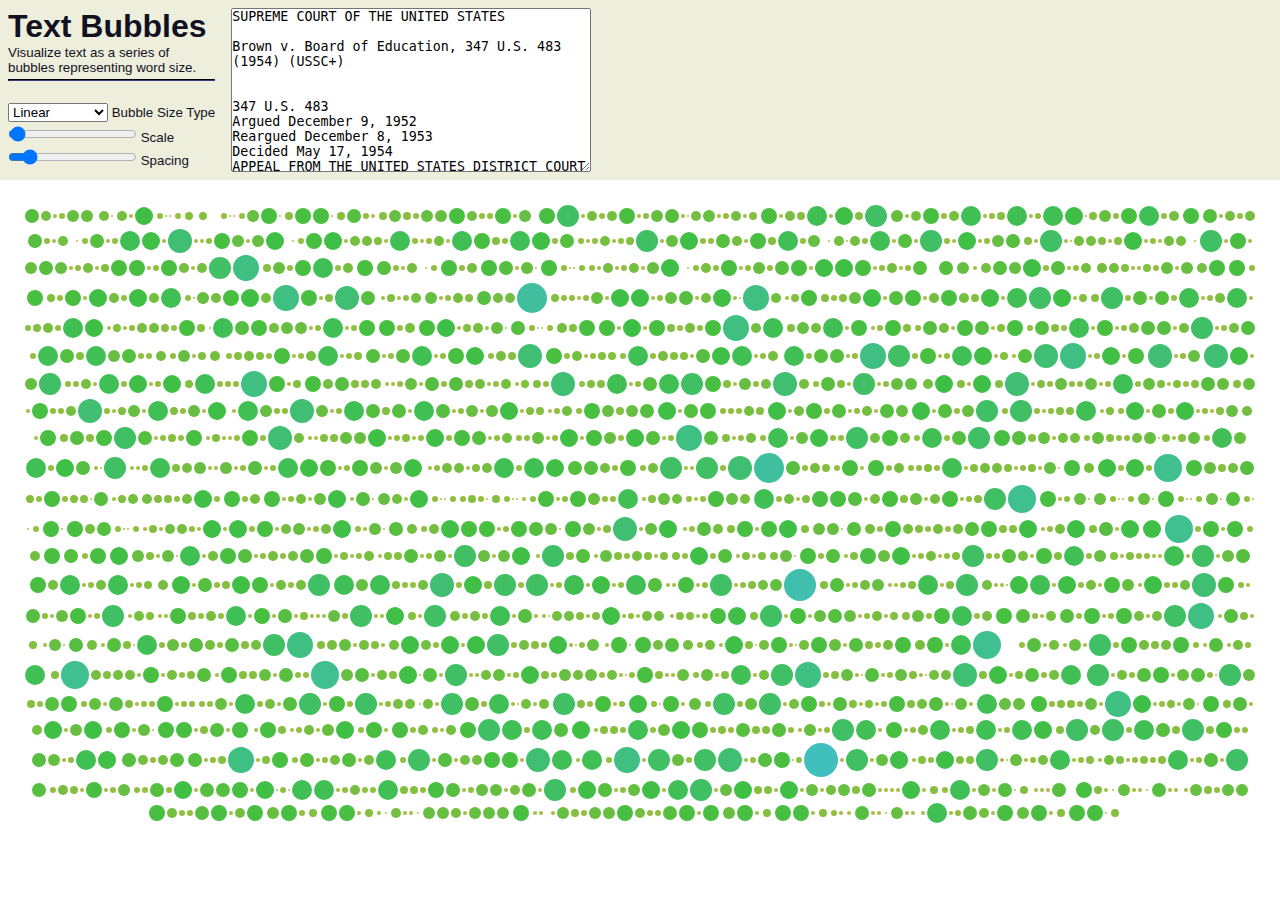
==== TextBubbles2/index.html @ 867b7d60 "Combined page copy" ====
<!DOCTYPE html>

<html xmlns="http://www.w3.org/1999/xhtml">

<head>
	<meta charset="utf-8" />
	<meta name="viewport" content="width=device-width, initial-scale=1">
	
	<title>Text Bubbles</title>

	<link type="text/css" rel="stylesheet" href="css/text-bubbles.css">
	<script type="text/javascript" src="js/jquery-1.11.1.min.js"></script>
	<script type="text/javascript" src="js/text-bubbles.js"></script>
</head>

<body>
	<div class="wrapper-main" data-role="page">
		<div class="wrapper-head">
			<div class="wrapper-head-block">
				<h1>Text Bubbles</h1>
				<p>
					Visualize text as a series of<br />bubbles representing word size.
				</p>
				<hr /><br />
				<p>
					<select id="bubble-type">
						<option value="linear">Linear</option>
						<option value="square">Square</option>
						<option value="area"  >Circular Area</option>
					</select>
					Bubble Size Type
				</p>
				<p><input type="range" id="bubble-set-scale" />&nbsp;Scale</p>
				<p><input type="range" id="bubble-set-spacing" />&nbsp;Spacing</p>
			</div>
			<div class="wrapper-head-block">
				<textarea id="text-bubbles-input" placeholder="Enter text here ...">
SUPREME COURT OF THE UNITED STATES
 
Brown v. Board of Education, 347 U.S. 483 (1954) (USSC+)
 
 
347 U.S. 483
Argued December 9, 1952
Reargued December 8, 1953
Decided May 17, 1954
APPEAL FROM THE UNITED STATES DISTRICT COURT FOR THE DISTRICT OF KANSAS*
 
Syllabus
Segregation of white and Negro children in the public schools of a State solely on the basis of race, pursuant to state laws permitting or requiring such segregation, denies to Negro children the equal protection of the laws guaranteed by the Fourteenth Amendment -- even though the physical facilities and other "tangible" factors of white and Negro schools may be equal.

(a) The history of the Fourteenth Amendment is inconclusive as to its intended effect on public education.

(b) The question presented in these cases must be determined not on the basis of conditions existing when the Fourteenth Amendment was adopted, but in the light of the full development of public education and its present place in American life throughout the Nation.

(c) Where a State has undertaken to provide an opportunity for an education in its public schools, such an opportunity is a right which must be made available to all on equal terms.

(d) Segregation of children in public schools solely on the basis of race deprives children of the minority group of equal educational opportunities, even though the physical facilities and other "tangible" factors may be equal.

(e) The "separate but equal" doctrine adopted in Plessy v. Ferguson, 163 U.S. 537, has no place in the field of public education.

(f) The cases are restored to the docket for further argument on specified questions relating to the forms of the decrees.

 

Opinion

WARREN

MR. CHIEF JUSTICE WARREN delivered the opinion of the Court.

These cases come to us from the States of Kansas, South Carolina, Virginia, and Delaware. They are premised on different facts and different local conditions, but a common legal question justifies their consideration together in this consolidated opinion.

In each of the cases, minors of the Negro race, through their legal representatives, seek the aid of the courts in obtaining admission to the public schools of their community on a nonsegregated basis. In each instance, they had been denied admission to schools attended by white children under laws requiring or permitting segregation according to race. This segregation was alleged to deprive the plaintiffs of the equal protection of the laws under the Fourteenth Amendment. In each of the cases other than the Delaware case, a three-judge federal district court denied relief to the plaintiffs on the so-called "separate but equal" doctrine announced by this Court in Plessy v. Fergson, 163 U.S. 537. Under that doctrine, equality of treatment is accorded when the races are provided substantially equal facilities, even though these facilities be separate. In the Delaware case, the Supreme Court of Delaware adhered to that doctrine, but ordered that the plaintiffs be admitted to the white schools because of their superiority to the Negro schools.

The plaintiffs contend that segregated public schools are not "equal" and cannot be made "equal," and that hence they are deprived of the equal protection of the laws. Because of the obvious importance of the question presented, the Court took jurisdiction. Argument was heard in the 1952 Term, and reargument was heard this Term on certain questions propounded by the Court.

Reargument was largely devoted to the circumstances surrounding the adoption of the Fourteenth Amendment in 1868. It covered exhaustively consideration of the Amendment in Congress, ratification by the states, then-existing practices in racial segregation, and the views of proponents and opponents of the Amendment. This discussion and our own investigation convince us that, although these sources cast some light, it is not enough to resolve the problem with which we are faced. At best, they are inconclusive. The most avid proponents of the post-War Amendments undoubtedly intended them to remove all legal distinctions among "all persons born or naturalized in the United States." Their opponents, just as certainly, were antagonistic to both the letter and the spirit of the Amendments and wished them to have the most limited effect. What others in Congress and the state legislatures had in mind cannot be determined with any degree of certainty.

An additional reason for the inconclusive nature of the Amendment's history with respect to segregated schools is the status of public education at that time. In the South, the movement toward free common schools, supported by general taxation, had not yet taken hold. Education of white children was largely in the hands of private groups. Education of Negroes was almost nonexistent, and practically all of the race were illiterate. In fact, any education of Negroes was forbidden by law in some states. Today, in contrast, many Negroes have achieved outstanding success in the arts and sciences, as well as in the business and professional world. It is true that public school education at the time of the Amendment had advanced further in the North, but the effect of the Amendment on Northern States was generally ignored in the congressional debates. Even in the North, the conditions of public education did not approximate those existing today. The curriculum was usually rudimentary; ungraded schools were common in rural areas; the school term was but three months a year in many states, and compulsory school attendance was virtually unknown. As a consequence, it is not surprising that there should be so little in the history of the Fourteenth Amendment relating to its intended effect on public education.

In the first cases in this Court construing the Fourteenth Amendment, decided shortly after its adoption, the Court interpreted it as proscribing all state-imposed discriminations against the Negro race. The doctrine of "separate but equal" did not make its appearance in this Court until 1896 in the case of Plessy v. Ferguson, supra, involving not education but transportation. American courts have since labored with the doctrine for over half a century. In this Court, there have been six cases involving the "separate but equal" doctrine in the field of public education. In Cumming v. County Board of Education, 175 U.S. 528, and Gong Lum v. Rice, 275 U.S. 78, the validity of the doctrine itself was not challenged. In more recent cases, all on the graduate school level, inequality was found in that specific benefits enjoyed by white students were denied to Negro students of the same educational qualifications. Missouri ex rel. Gaines v. Canada, 305 U.S. 337; Sipuel v. Oklahoma, 332 U.S. 631; Sweatt v. Painter, 339 U.S. 629; McLaurin v. Oklahoma State Regents, 339 U.S. 637. In none of these cases was it necessary to reexamine the doctrine to grant relief to the Negro plaintiff. And in Sweatt v. Painter, supra, the Court expressly reserved decision on the question whether Plessy v. Ferguson should be held inapplicable to public education.

In the instant cases, that question is directly presented. Here, unlike Sweatt v. Painter, there are findings below that the Negro and white schools involved have been equalized, or are being equalized, with respect to buildings, curricula, qualifications and salaries of teachers, and other "tangible" factors. Our decision, therefore, cannot turn on merely a comparison of these tangible factors in the Negro and white schools involved in each of the cases. We must look instead to the effect of segregation itself on public education.

In approaching this problem, we cannot turn the clock back to 1868, when the Amendment was adopted, or even to 1896, when Plessy v. Ferguson was written. We must consider public education in the light of its full development and its present place in American life throughout the Nation. Only in this way can it be determined if segregation in public schools deprives these plaintiffs of the equal protection of the laws.

Today, education is perhaps the most important function of state and local governments. Compulsory school attendance laws and the great expenditures for education both demonstrate our recognition of the importance of education to our democratic society. It is required in the performance of our most basic public responsibilities, even service in the armed forces. It is the very foundation of good citizenship. Today it is a principal instrument in awakening the child to cultural values, in preparing him for later professional training, and in helping him to adjust normally to his environment. In these days, it is doubtful that any child may reasonably be expected to succeed in life if he is denied the opportunity of an education. Such an opportunity, where the state has undertaken to provide it, is a right which must be made available to all on equal terms.

We come then to the question presented: Does segregation of children in public schools solely on the basis of race, even though the physical facilities and other "tangible" factors may be equal, deprive the children of the minority group of equal educational opportunities? We believe that it does.

In Sweatt v. Painter, supra, in finding that a segregated law school for Negroes could not provide them equal educational opportunities, this Court relied in large part on "those qualities which are incapable of objective measurement but which make for greatness in a law school." In McLaurin v. Oklahoma State Regents, supra, the Court, in requiring that a Negro admitted to a white graduate school be treated like all other students, again resorted to intangible considerations: ". . . his ability to study, to engage in discussions and exchange views with other students, and, in general, to learn his profession." Such considerations apply with added force to children in grade and high schools. To separate them from others of similar age and qualifications solely because of their race generates a feeling of inferiority as to their status in the community that may affect their hearts and minds in a way unlikely ever to be undone. The effect of this separation on their educational opportunities was well stated by a finding in the Kansas case by a court which nevertheless felt compelled to rule against the Negro plaintiffs:

Segregation of white and colored children in public schools has a detrimental effect upon the colored children. The impact is greater when it has the sanction of the law, for the policy of separating the races is usually interpreted as denoting the inferiority of the negro group. A sense of inferiority affects the motivation of a child to learn. Segregation with the sanction of law, therefore, has a tendency to [retard] the educational and mental development of negro children and to deprive them of some of the benefits they would receive in a racial[ly] integrated school system.

Whatever may have been the extent of psychological knowledge at the time of Plessy v. Ferguson, this finding is amply supported by modern authority. Any language in Plessy v. Ferguson contrary to this finding is rejected.

We conclude that, in the field of public education, the doctrine of "separate but equal" has no place. Separate educational facilities are inherently unequal. Therefore, we hold that the plaintiffs and others similarly situated for whom the actions have been brought are, by reason of the segregation complained of, deprived of the equal protection of the laws guaranteed by the Fourteenth Amendment. This disposition makes unnecessary any discussion whether such segregation also violates the Due Process Clause of the Fourteenth Amendment.

Because these are class actions, because of the wide applicability of this decision, and because of the great variety of local conditions, the formulation of decrees in these cases presents problems of considerable complexity. On reargument, the consideration of appropriate relief was necessarily subordinated to the primary question -- the constitutionality of segregation in public education. We have now announced that such segregation is a denial of the equal protection of the laws. In order that we may have the full assistance of the parties in formulating decrees, the cases will be restored to the docket, and the parties are requested to present further argument on Questions 4 and 5 previously propounded by the Court for the reargument this Term The Attorney General of the United States is again invited to participate. The Attorneys General of the states requiring or permitting segregation in public education will also be permitted to appear as amici curiae upon request to do so by September 15, 1954, and submission of briefs by October 1, 1954.

It is so ordered.

* Together with No. 2, Briggs et al. v. Elliott et al., on appeal from the United States District Court for the Eastern District of South Carolina, argued December 9-10, 1952, reargued December 7-8, 1953; No. 4, Davis et al. v. County School Board of Prince Edward County, Virginia, et al. , on appeal from the United States District Court for the Eastern District of Virginia, argued December 10, 1952, reargued December 7-8, 1953, and No. 10, Gebhart et al. v. Belton et al., on certiorari to the Supreme Court of Delaware, argued December 11, 1952, reargued December 9, 1953.
				</textarea>
			</div>
		</div>
		<div class="wrapper-body">
			<div class="wrapper-text" id="text-bubbles-output"></div>
		</div>
	</div>
</body>

</html>
---- TextBubbles2/css/text-bubbles.css ----
/**
 * Text Bubbles
 */

/* //// Main //// */

* {
	margin  : 0;
	padding : 0;
	box-sizing         : border-box;
	-moz-box-sizing    : border-box;
	-webkit-box-sizing : border-box;
}

html,
body,
.wrapper-main {
	width    : 100%;
	height   : 100%;
	overflow : hidden;
	background-color : #eed;
}

.wrapper-main {
	padding-top : 180px;
}

/* Head */

.wrapper-head {
	height     : 180px;
	margin-top : -180px;
	color      : #112;
}

.wrapper-head-block {
	width   : auto;
	height  : 100%;
	float   : left;
	display : inline-block;
	padding : 8px;
}

.wrapper-head-block > textarea {
	min-width : 360px;
	height    : 100%;
}

/* Body */

.wrapper-body,
.wrapper-text {
	width    : 100%;
	height   : 100%;
}

.wrapper-body {
	overflow         : auto;
	background-color : #fff;
	padding-bottom   : 200px;
}

div.wrapper-text {
	padding  : 24px;
	position : relative;
	display   : flex;
	flex-wrap : wrap;
	flex      : 1;
	justify-content : center;
	align-items : center;
}

/* //// Styling //// */

.wrapper-head-block > p,
.wrapper-head-block > hr {
	margin-bottom : 4px;
	font-size     : 10pt;
	border-color  : #112;
}

.wrapper-head-block > h1,
.wrapper-head-block > p {
	font-family : Verdana, Geneva, sans-serif;
}

/* //// Bubbles //// */

.word-bubble {
	position      : relative;
	background    : lightgray;
	border-radius : 50%;
	margin  : 1px;
	float   : left;
	display : inline-block;
	box-shadow : inset 200px 200px rgba(0,0,0,0);
	transition : box-shadow .2s;
}

.word-bubble:hover {
	border  : 1.5px solid #888;
	z-index : 100;
	box-shadow : inset 200px 200px rgba(0,0,0,.4);
}

/* css tooltips */
.word-bubble:hover:before {
	display  : inline-block;
	position : absolute;
	top      : 15px;
	background : rgba(0, 0, 0, 0.8);
	border-radius : 3px;
	color : whitesmoke;
	font  : 12px/22px sans-serif;
	font-size : smaller;
	padding : 0 10px;
	content : attr(title);
}
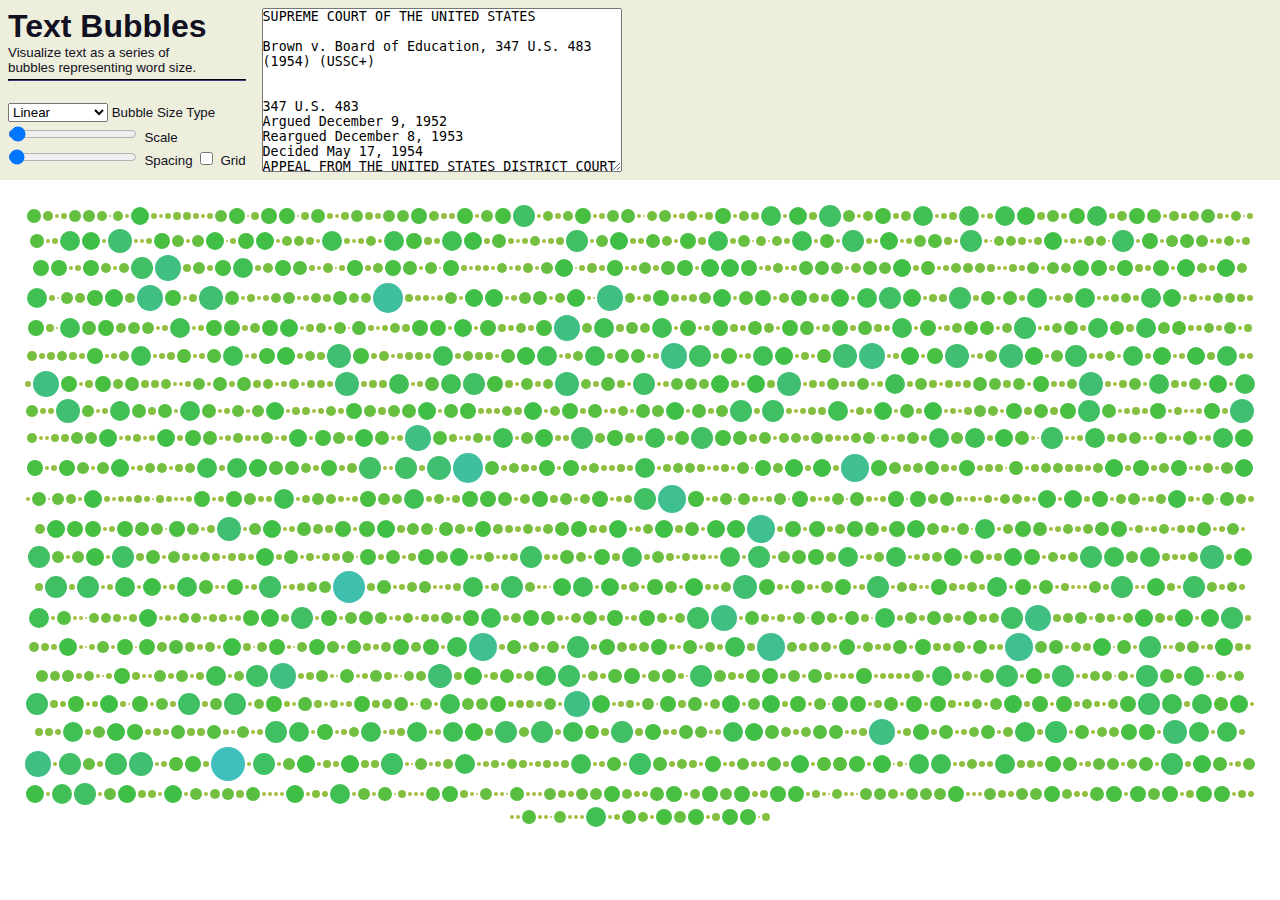
==== commit dc4f6a97: "New options for bubble spacing" ====
--- a/TextBubbles2/index.html
+++ b/TextBubbles2/index.html
@@ -30,8 +30,16 @@
 					</select>
 					Bubble Size Type
 				</p>
-				<p><input type="range" id="bubble-set-scale" />&nbsp;Scale</p>
-				<p><input type="range" id="bubble-set-spacing" />&nbsp;Spacing</p>
+				<p>
+					<input type="range" id="bubble-set-scale" />
+					&nbsp;Scale
+				</p>
+				<p>
+					<input type="range" id="bubble-set-spacing" />
+					&nbsp;Spacing&nbsp;
+					<input type="checkbox" id="bubble-set-gridded" />
+					&nbsp;Grid
+				</p>
 			</div>
 			<div class="wrapper-head-block">
 				<textarea id="text-bubbles-input" placeholder="Enter text here ...">
--- a/TextBubbles2/css/text-bubbles.css
+++ b/TextBubbles2/css/text-bubbles.css
@@ -101,6 +101,8 @@
 	border  : 1.5px solid #888;
 	z-index : 100;
 	box-shadow : inset 200px 200px rgba(0,0,0,.4);
+	display  : inline;
+	position : relative;
 }
 
 /* css tooltips */
@@ -114,5 +116,6 @@
 	font  : 12px/22px sans-serif;
 	font-size : smaller;
 	padding : 0 10px;
-	content : attr(title);
+	content : attr(data-title);
+	white-space : nowrap;
 }
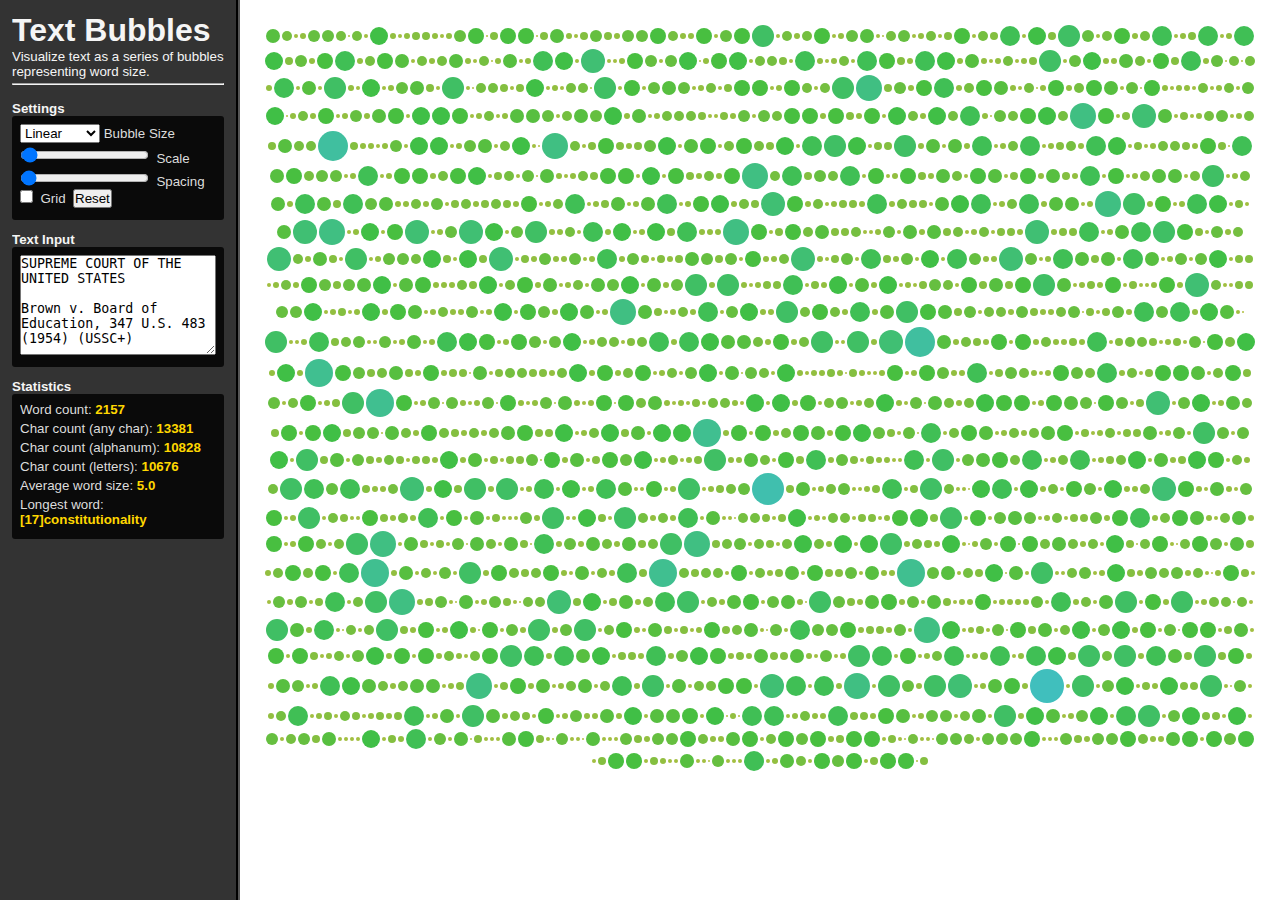
==== commit 81d2ae65: "Major redesign" ====
--- a/TextBubbles2/index.html
+++ b/TextBubbles2/index.html
@@ -16,33 +16,41 @@
 <body>
 	<div class="wrapper-main" data-role="page">
 		<div class="wrapper-head">
-			<div class="wrapper-head-block">
+			<div class="wrapper-head-title">
 				<h1>Text Bubbles</h1>
 				<p>
-					Visualize text as a series of<br />bubbles representing word size.
+					Visualize text as a series of bubbles representing word size.
 				</p>
-				<hr /><br />
-				<p>
-					<select id="bubble-type">
-						<option value="linear">Linear</option>
-						<option value="square">Square</option>
-						<option value="area"  >Circular Area</option>
-					</select>
-					Bubble Size Type
-				</p>
-				<p>
-					<input type="range" id="bubble-set-scale" />
-					&nbsp;Scale
-				</p>
-				<p>
-					<input type="range" id="bubble-set-spacing" />
-					&nbsp;Spacing&nbsp;
-					<input type="checkbox" id="bubble-set-gridded" />
-					&nbsp;Grid
-				</p>
+				<hr />
 			</div>
-			<div class="wrapper-head-block">
-				<textarea id="text-bubbles-input" placeholder="Enter text here ...">
+			<div class="wrapper-head-block" onclick="this.classList.toggle('open')">
+				<h2>Settings</h2>
+				<div class="wrapper-head-hidable">
+					<p>
+						<select id="text-bubbles-set-type">
+							<option value="linear">Linear</option>
+							<option value="quadratic">Quadratic</option>
+							<option value="cubic"  >Cubic</option>
+						</select>
+						Bubble Size
+					</p>
+					<p>
+						<input type="range" id="text-bubbles-set-scale" />
+						&nbsp;Scale
+					</p>
+					<p>
+						<input type="range" id="text-bubbles-set-spacing" />
+						&nbsp;Spacing&nbsp;
+						<input type="checkbox" id="text-bubbles-set-gridded" />
+						&nbsp;Grid&nbsp;
+						<input type="button" id="text-bubbles-set-reset" value="Reset" />
+					</p>
+				</div>
+			</div>
+			<div class="wrapper-head-block open" onclick="this.classList.toggle('open')">
+				<h2>Text Input</h2>
+				<div class="wrapper-head-hidable">
+					<textarea id="text-bubbles-input" placeholder="Enter text here ...">
 SUPREME COURT OF THE UNITED STATES
  
 Brown v. Board of Education, 347 U.S. 483 (1954) (USSC+)
@@ -110,7 +118,37 @@
 It is so ordered.
 
 * Together with No. 2, Briggs et al. v. Elliott et al., on appeal from the United States District Court for the Eastern District of South Carolina, argued December 9-10, 1952, reargued December 7-8, 1953; No. 4, Davis et al. v. County School Board of Prince Edward County, Virginia, et al. , on appeal from the United States District Court for the Eastern District of Virginia, argued December 10, 1952, reargued December 7-8, 1953, and No. 10, Gebhart et al. v. Belton et al., on certiorari to the Supreme Court of Delaware, argued December 11, 1952, reargued December 9, 1953.
-				</textarea>
+					</textarea>
+				</div>
+			</div>
+			<div class="wrapper-head-block" onclick="this.classList.toggle('open')">
+				<h2>Statistics</h2>
+				<div class="wrapper-head-hidable">
+					<p>
+						Word count:
+						<span class="text-bubbles-stat" id="text-bubbles-stat-words"></span>
+					</p>
+					<p>
+						Char count (any char):
+						<span class="text-bubbles-stat" id="text-bubbles-stat-chars"></span>
+					</p>
+					<p>
+						Char count (alphanum):
+						<span class="text-bubbles-stat" id="text-bubbles-stat-alphnums"></span>
+					</p>
+					<p>
+						Char count (letters):
+						<span class="text-bubbles-stat" id="text-bubbles-stat-letters"></span>
+					</p>
+					<p>
+						Average word size:
+						<span class="text-bubbles-stat" id="text-bubbles-stat-avglen"></span>
+					</p>
+					<p>
+						Longest word:
+						<span class="text-bubbles-stat" id="text-bubbles-stat-longest"></span>
+					</p>
+				</div>
 			</div>
 		</div>
 		<div class="wrapper-body">
--- a/TextBubbles2/css/text-bubbles.css
+++ b/TextBubbles2/css/text-bubbles.css
@@ -2,11 +2,12 @@
  * Text Bubbles
  */
 
-/* //// Main //// */
+/* //// Basic Structure //// */
 
 * {
-	margin  : 0;
-	padding : 0;
+	margin   : 0;
+	padding  : 0;
+	overflow : hidden;
 	box-sizing         : border-box;
 	-moz-box-sizing    : border-box;
 	-webkit-box-sizing : border-box;
@@ -17,71 +18,161 @@
 .wrapper-main {
 	width    : 100%;
 	height   : 100%;
-	overflow : hidden;
-	background-color : #eed;
-}
-
-.wrapper-main {
-	padding-top : 180px;
+}
+
+.wrapper-head,
+.wrapper-body,
+.wrapper-head-title,
+.wrapper-head-block {
+	float  : left;
 }
 
 /* Head */
 
 .wrapper-head {
-	height     : 180px;
-	margin-top : -180px;
-	color      : #112;
-}
-
+	background-color    : #333;
+	border              : 0 groove #555;
+	border-right-width  : 4px;
+	border-bottom-width : 0;
+	color   : whitesmoke;
+	padding : 6px;
+}
+
+.wrapper-head-title,
+.wrapper-head-block,
+.wrapper-head-hidable {
+	width   : 100%;
+	height  : auto;
+}
+
+.wrapper-head-title,
 .wrapper-head-block {
-	width   : auto;
-	height  : 100%;
-	float   : left;
-	display : inline-block;
-	padding : 8px;
-}
-
-.wrapper-head-block > textarea {
-	min-width : 360px;
-	height    : 100%;
+	padding : 6px;
+}
+
+.wrapper-head-title {
+	background-color   : #333;
+}
+
+.wrapper-head-hidable {
+	background    : rgba(0, 0, 0, 0.8);
+	border-radius : 3px;
+	color         : gainsboro;
+	padding       : 8px;
+}
+
+.wrapper-head textarea {
+	max-width : 100%;
+	width     : 100%;
+	height    : 100px;
 }
 
 /* Body */
 
-.wrapper-body,
+.wrapper-body {
+	width  : 100%;
+	height : 100%;
+	overflow         : auto;
+	background-color : white;
+}
+
 .wrapper-text {
-	width    : 100%;
-	height   : 100%;
-}
-
-.wrapper-body {
-	overflow         : auto;
-	background-color : #fff;
-	padding-bottom   : 200px;
-}
-
-div.wrapper-text {
-	padding  : 24px;
-	position : relative;
+	width     : 100%;
+	padding   : 24px;
 	display   : flex;
 	flex-wrap : wrap;
 	flex      : 1;
 	justify-content : center;
-	align-items : center;
+	align-items     : center;
+}
+
+/* //// Screen Sizes //// */
+
+/* Desktop (default) */
+
+.wrapper-main {
+	padding-top  : 0;
+	padding-left : 240px;
+}
+
+.wrapper-head {
+	width       : 240px;
+	height      : 100%;
+	margin-top  : 0;
+	margin-left : -240px;
+}
+
+/* Mobile */
+
+@media screen and (max-width : 600px) and (orientation : portrait) {
+
+	.wrapper-main {
+		padding-top  : 240px;
+		padding-left : 0;
+	}
+
+	.wrapper-head {
+		width       : 100%;
+		height      : 240px;
+		margin-top  : -240px;
+		margin-left : 0;
+		padding-top : 72px;
+		overflow    : auto;
+		border-right-width  : 0;
+		border-bottom-width : 4px;
+	}
+
+	.wrapper-head-title {
+		position : fixed;
+		height   : 72px;
+		margin   : -72px -6px 0 -6px;
+	}
+
+	/*.wrapper-head-block > h2:hover {
+		color : gold;
+	}
+
+	.wrapper-head-hidable {
+		display : none;
+	}
+
+	.wrapper-head-block.open > .wrapper-head-hidable {
+		display : block;
+	}
+
+	.wrapper-head textarea {
+		max-height : 80px;
+		height     : 80px;
+	}*/
+
 }
 
 /* //// Styling //// */
 
-.wrapper-head-block > p,
-.wrapper-head-block > hr {
+.wrapper-head h1,
+.wrapper-head h2,
+.wrapper-head p {
+	font-family : sans-serif;
+}
+
+.wrapper-head h1 {
+	font-size : 24pt;
+}
+
+.wrapper-head h2 {
+	font-size : 10pt;
+}
+
+.wrapper-head p,
+.wrapper-head hr {
 	margin-bottom : 4px;
 	font-size     : 10pt;
-	border-color  : #112;
-}
-
-.wrapper-head-block > h1,
-.wrapper-head-block > p {
-	font-family : Verdana, Geneva, sans-serif;
+	border-color  : whitesmoke ;
+}
+
+.text-bubbles-stat {
+	color       : gold;
+	font-weight : bold;
 }
 
 /* //// Bubbles //// */
@@ -93,29 +184,31 @@
 	margin  : 1px;
 	float   : left;
 	display : inline-block;
+	overflow   : visible;
 	box-shadow : inset 200px 200px rgba(0,0,0,0);
 	transition : box-shadow .2s;
 }
 
 .word-bubble:hover {
-	border  : 1.5px solid #888;
+	border  : 2px solid dimgray;
 	z-index : 100;
 	box-shadow : inset 200px 200px rgba(0,0,0,.4);
 	display  : inline;
 	position : relative;
 }
 
-/* css tooltips */
-.word-bubble:hover:before {
+/* CSS Tooltips */
+
+.word-bubble:hover::before {
 	display  : inline-block;
 	position : absolute;
 	top      : 15px;
-	background : rgba(0, 0, 0, 0.8);
+	background    : rgba(0, 0, 0, 0.8);
 	border-radius : 3px;
-	color : whitesmoke;
-	font  : 12px/22px sans-serif;
+	color     : whitesmoke;
+	font      : 12px/22px sans-serif;
 	font-size : smaller;
-	padding : 0 10px;
-	content : attr(data-title);
+	padding   : 0 10px;
+	content   : attr(data-title);
 	white-space : nowrap;
 }
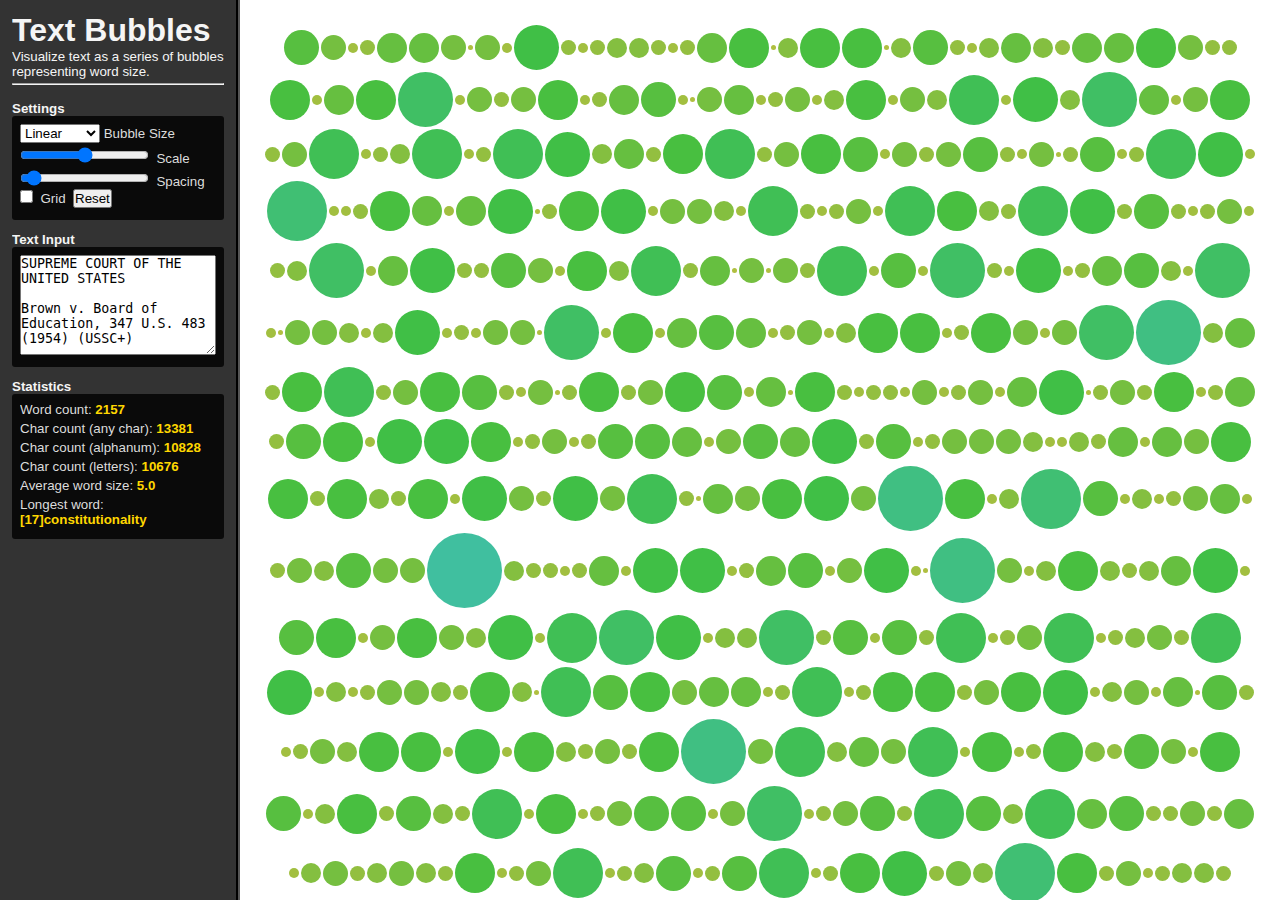
==== commit 36b29dcc: "url data" ====
--- a/TextBubbles2/index.html
+++ b/TextBubbles2/index.html
@@ -4,11 +4,29 @@
 
 <head>
 	<meta charset="utf-8" />
-	<meta name="viewport" content="width=device-width, initial-scale=1">
-	
+	<meta name="viewport"    content="width=device-width, initial-scale=1" />
+	<meta name="description" content="A web app for visualizing a body text as a series of circles representing word size." />
+	<meta name="author"      content="Ken Sugiura" />
+
+	<!--
+
+	Text Bubbles
+
+		Visualize text as a series of
+		bubbles representing word size.
+
+	Contributors:
+		Ken Sugiura, reddit.com/u/krikienoid
+		reddit.com/u/qi1
+		reddit.com/u/kylemit
+
+	MIT License 2014
+
+	-->
+
 	<title>Text Bubbles</title>
 
-	<link type="text/css" rel="stylesheet" href="css/text-bubbles.css">
+	<link   type="text/css" rel="stylesheet" href="css/text-bubbles.css" />
 	<script type="text/javascript" src="js/jquery-1.11.1.min.js"></script>
 	<script type="text/javascript" src="js/text-bubbles.js"></script>
 </head>
@@ -154,8 +172,8 @@
 		<div class="wrapper-body">
 			<div class="wrapper-text" id="text-bubbles-output"></div>
 		</div>
+		<!--<input type="button" id="text-bubbles-get-url" value="Generate Link" />-->
 	</div>
 </body>
 
 </html>
-
--- a/TextBubbles2/css/text-bubbles.css
+++ b/TextBubbles2/css/text-bubbles.css
@@ -1,5 +1,17 @@
 /**
  * Text Bubbles
+ *
+ * Visualize text as a series of
+ * bubbles representing word size.
+ *
+ *
+ * Contributors:
+ *
+ * Ken Sugiura, reddit.com/u/krikienoid
+ * reddit.com/u/qi1
+ * reddit.com/u/kylemit
+ *
+ * MIT License 2014
  */
 
 /* //// Basic Structure //// */
@@ -16,15 +28,15 @@
 html,
 body,
 .wrapper-main {
-	width    : 100%;
-	height   : 100%;
+	width  : 100%;
+	height : 100%;
 }
 
 .wrapper-head,
 .wrapper-body,
 .wrapper-head-title,
 .wrapper-head-block {
-	float  : left;
+	float : left;
 }
 
 /* Head */
@@ -51,7 +63,8 @@
 }
 
 .wrapper-head-title {
-	background-color   : #333;
+	background-color : #333;
+	border           : 0 groove #555;
 }
 
 .wrapper-head-hidable {
@@ -65,6 +78,7 @@
 	max-width : 100%;
 	width     : 100%;
 	height    : 100px;
+	overflow  : auto;
 }
 
 /* Body */
@@ -126,24 +140,8 @@
 		position : fixed;
 		height   : 72px;
 		margin   : -72px -6px 0 -6px;
+		border-bottom-width : 4px;
 	}
-
-	/*.wrapper-head-block > h2:hover {
-		color : gold;
-	}
-
-	.wrapper-head-hidable {
-		display : none;
-	}
-
-	.wrapper-head-block.open > .wrapper-head-hidable {
-		display : block;
-	}
-
-	.wrapper-head textarea {
-		max-height : 80px;
-		height     : 80px;
-	}*/
 
 }
 
@@ -173,6 +171,23 @@
 .text-bubbles-stat {
 	color       : gold;
 	font-weight : bold;
+}
+
+#text-bubbles-get-url {
+	position : absolute;
+	right    : 10px;
+	bottom   : 10px;
+	background-color : #333;
+	border        : 2px solid #555;
+	border-radius : 3px;
+	color         : gainsboro;
+	padding       : 8px;
+}
+
+#text-bubbles-get-url:hover {
+	border-color : white;
+	color        : white;
+	transition   : .2s;
 }
 
 /* //// Bubbles //// */
@@ -190,7 +205,6 @@
 }
 
 .word-bubble:hover {
-	border  : 2px solid dimgray;
 	z-index : 100;
 	box-shadow : inset 200px 200px rgba(0,0,0,.4);
 	display  : inline;
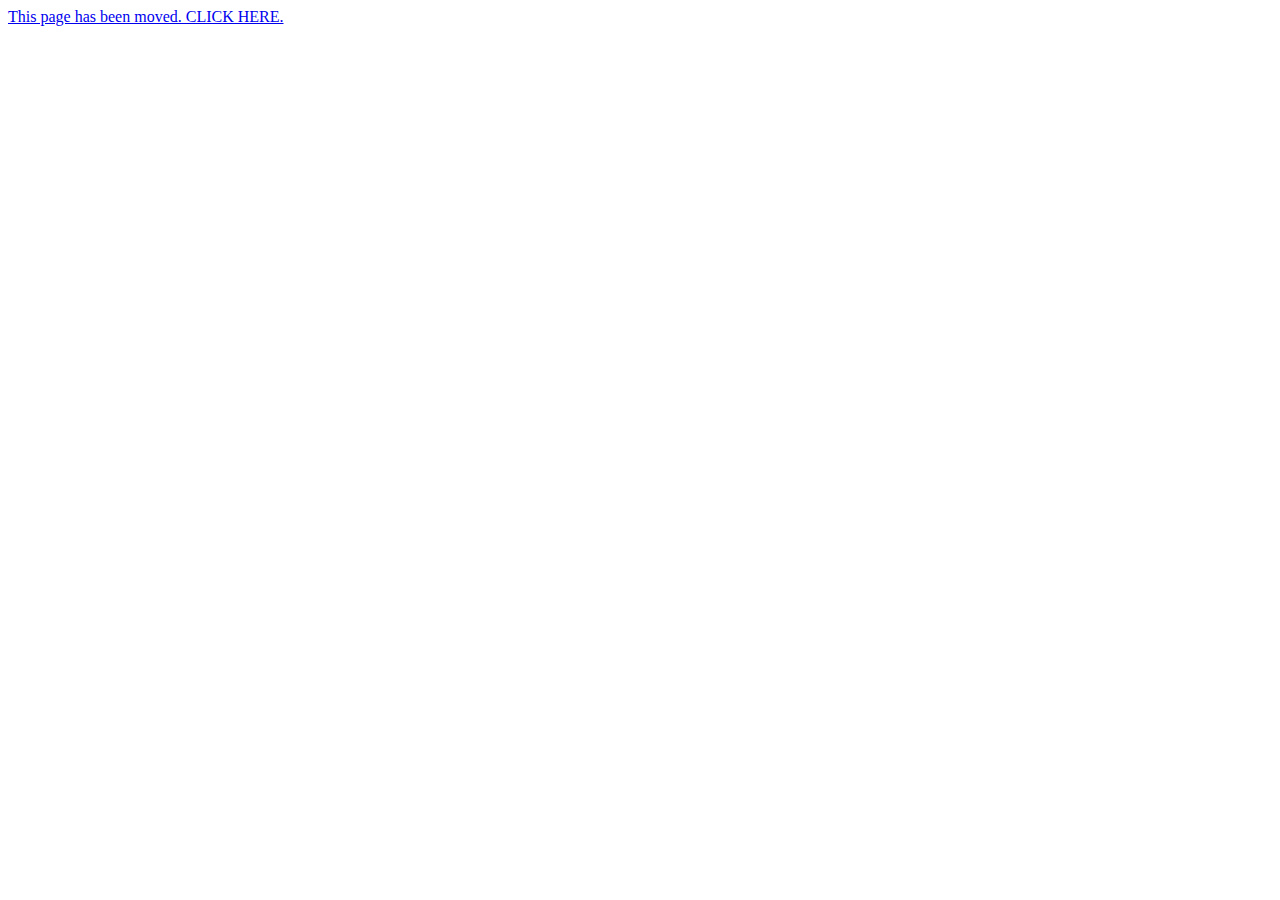
==== commit 8aeb9c7c: "updated links to new demo page" ====
--- a/TextBubbles2/index.html
+++ b/TextBubbles2/index.html
@@ -3,177 +3,11 @@
 <html xmlns="http://www.w3.org/1999/xhtml">
 
 <head>
-	<meta charset="utf-8" />
-	<meta name="viewport"    content="width=device-width, initial-scale=1" />
-	<meta name="description" content="A web app for visualizing a body text as a series of circles representing word size." />
-	<meta name="author"      content="Ken Sugiura" />
-
-	<!--
-
-	Text Bubbles
-
-		Visualize text as a series of
-		bubbles representing word size.
-
-	Contributors:
-		Ken Sugiura, reddit.com/u/krikienoid
-		reddit.com/u/qi1
-		reddit.com/u/kylemit
-
-	MIT License 2014
-
-	-->
-
 	<title>Text Bubbles</title>
-
-	<link   type="text/css" rel="stylesheet" href="css/text-bubbles.css" />
-	<script type="text/javascript" src="js/jquery-1.11.1.min.js"></script>
-	<script type="text/javascript" src="js/text-bubbles.js"></script>
 </head>
 
 <body>
-	<div class="wrapper-main" data-role="page">
-		<div class="wrapper-head">
-			<div class="wrapper-head-title">
-				<h1>Text Bubbles</h1>
-				<p>
-					Visualize text as a series of bubbles representing word size.
-				</p>
-				<hr />
-			</div>
-			<div class="wrapper-head-block" onclick="this.classList.toggle('open')">
-				<h2>Settings</h2>
-				<div class="wrapper-head-hidable">
-					<p>
-						<select id="text-bubbles-set-type">
-							<option value="linear">Linear</option>
-							<option value="quadratic">Quadratic</option>
-							<option value="cubic"  >Cubic</option>
-						</select>
-						Bubble Size
-					</p>
-					<p>
-						<input type="range" id="text-bubbles-set-scale" />
-						&nbsp;Scale
-					</p>
-					<p>
-						<input type="range" id="text-bubbles-set-spacing" />
-						&nbsp;Spacing&nbsp;
-						<input type="checkbox" id="text-bubbles-set-gridded" />
-						&nbsp;Grid&nbsp;
-						<input type="button" id="text-bubbles-set-reset" value="Reset" />
-					</p>
-				</div>
-			</div>
-			<div class="wrapper-head-block open" onclick="this.classList.toggle('open')">
-				<h2>Text Input</h2>
-				<div class="wrapper-head-hidable">
-					<textarea id="text-bubbles-input" placeholder="Enter text here ...">
-SUPREME COURT OF THE UNITED STATES
- 
-Brown v. Board of Education, 347 U.S. 483 (1954) (USSC+)
- 
- 
-347 U.S. 483
-Argued December 9, 1952
-Reargued December 8, 1953
-Decided May 17, 1954
-APPEAL FROM THE UNITED STATES DISTRICT COURT FOR THE DISTRICT OF KANSAS*
- 
-Syllabus
-Segregation of white and Negro children in the public schools of a State solely on the basis of race, pursuant to state laws permitting or requiring such segregation, denies to Negro children the equal protection of the laws guaranteed by the Fourteenth Amendment -- even though the physical facilities and other "tangible" factors of white and Negro schools may be equal.
-
-(a) The history of the Fourteenth Amendment is inconclusive as to its intended effect on public education.
-
-(b) The question presented in these cases must be determined not on the basis of conditions existing when the Fourteenth Amendment was adopted, but in the light of the full development of public education and its present place in American life throughout the Nation.
-
-(c) Where a State has undertaken to provide an opportunity for an education in its public schools, such an opportunity is a right which must be made available to all on equal terms.
-
-(d) Segregation of children in public schools solely on the basis of race deprives children of the minority group of equal educational opportunities, even though the physical facilities and other "tangible" factors may be equal.
-
-(e) The "separate but equal" doctrine adopted in Plessy v. Ferguson, 163 U.S. 537, has no place in the field of public education.
-
-(f) The cases are restored to the docket for further argument on specified questions relating to the forms of the decrees.
-
- 
-
-Opinion
-
-WARREN
-
-MR. CHIEF JUSTICE WARREN delivered the opinion of the Court.
-
-These cases come to us from the States of Kansas, South Carolina, Virginia, and Delaware. They are premised on different facts and different local conditions, but a common legal question justifies their consideration together in this consolidated opinion.
-
-In each of the cases, minors of the Negro race, through their legal representatives, seek the aid of the courts in obtaining admission to the public schools of their community on a nonsegregated basis. In each instance, they had been denied admission to schools attended by white children under laws requiring or permitting segregation according to race. This segregation was alleged to deprive the plaintiffs of the equal protection of the laws under the Fourteenth Amendment. In each of the cases other than the Delaware case, a three-judge federal district court denied relief to the plaintiffs on the so-called "separate but equal" doctrine announced by this Court in Plessy v. Fergson, 163 U.S. 537. Under that doctrine, equality of treatment is accorded when the races are provided substantially equal facilities, even though these facilities be separate. In the Delaware case, the Supreme Court of Delaware adhered to that doctrine, but ordered that the plaintiffs be admitted to the white schools because of their superiority to the Negro schools.
-
-The plaintiffs contend that segregated public schools are not "equal" and cannot be made "equal," and that hence they are deprived of the equal protection of the laws. Because of the obvious importance of the question presented, the Court took jurisdiction. Argument was heard in the 1952 Term, and reargument was heard this Term on certain questions propounded by the Court.
-
-Reargument was largely devoted to the circumstances surrounding the adoption of the Fourteenth Amendment in 1868. It covered exhaustively consideration of the Amendment in Congress, ratification by the states, then-existing practices in racial segregation, and the views of proponents and opponents of the Amendment. This discussion and our own investigation convince us that, although these sources cast some light, it is not enough to resolve the problem with which we are faced. At best, they are inconclusive. The most avid proponents of the post-War Amendments undoubtedly intended them to remove all legal distinctions among "all persons born or naturalized in the United States." Their opponents, just as certainly, were antagonistic to both the letter and the spirit of the Amendments and wished them to have the most limited effect. What others in Congress and the state legislatures had in mind cannot be determined with any degree of certainty.
-
-An additional reason for the inconclusive nature of the Amendment's history with respect to segregated schools is the status of public education at that time. In the South, the movement toward free common schools, supported by general taxation, had not yet taken hold. Education of white children was largely in the hands of private groups. Education of Negroes was almost nonexistent, and practically all of the race were illiterate. In fact, any education of Negroes was forbidden by law in some states. Today, in contrast, many Negroes have achieved outstanding success in the arts and sciences, as well as in the business and professional world. It is true that public school education at the time of the Amendment had advanced further in the North, but the effect of the Amendment on Northern States was generally ignored in the congressional debates. Even in the North, the conditions of public education did not approximate those existing today. The curriculum was usually rudimentary; ungraded schools were common in rural areas; the school term was but three months a year in many states, and compulsory school attendance was virtually unknown. As a consequence, it is not surprising that there should be so little in the history of the Fourteenth Amendment relating to its intended effect on public education.
-
-In the first cases in this Court construing the Fourteenth Amendment, decided shortly after its adoption, the Court interpreted it as proscribing all state-imposed discriminations against the Negro race. The doctrine of "separate but equal" did not make its appearance in this Court until 1896 in the case of Plessy v. Ferguson, supra, involving not education but transportation. American courts have since labored with the doctrine for over half a century. In this Court, there have been six cases involving the "separate but equal" doctrine in the field of public education. In Cumming v. County Board of Education, 175 U.S. 528, and Gong Lum v. Rice, 275 U.S. 78, the validity of the doctrine itself was not challenged. In more recent cases, all on the graduate school level, inequality was found in that specific benefits enjoyed by white students were denied to Negro students of the same educational qualifications. Missouri ex rel. Gaines v. Canada, 305 U.S. 337; Sipuel v. Oklahoma, 332 U.S. 631; Sweatt v. Painter, 339 U.S. 629; McLaurin v. Oklahoma State Regents, 339 U.S. 637. In none of these cases was it necessary to reexamine the doctrine to grant relief to the Negro plaintiff. And in Sweatt v. Painter, supra, the Court expressly reserved decision on the question whether Plessy v. Ferguson should be held inapplicable to public education.
-
-In the instant cases, that question is directly presented. Here, unlike Sweatt v. Painter, there are findings below that the Negro and white schools involved have been equalized, or are being equalized, with respect to buildings, curricula, qualifications and salaries of teachers, and other "tangible" factors. Our decision, therefore, cannot turn on merely a comparison of these tangible factors in the Negro and white schools involved in each of the cases. We must look instead to the effect of segregation itself on public education.
-
-In approaching this problem, we cannot turn the clock back to 1868, when the Amendment was adopted, or even to 1896, when Plessy v. Ferguson was written. We must consider public education in the light of its full development and its present place in American life throughout the Nation. Only in this way can it be determined if segregation in public schools deprives these plaintiffs of the equal protection of the laws.
-
-Today, education is perhaps the most important function of state and local governments. Compulsory school attendance laws and the great expenditures for education both demonstrate our recognition of the importance of education to our democratic society. It is required in the performance of our most basic public responsibilities, even service in the armed forces. It is the very foundation of good citizenship. Today it is a principal instrument in awakening the child to cultural values, in preparing him for later professional training, and in helping him to adjust normally to his environment. In these days, it is doubtful that any child may reasonably be expected to succeed in life if he is denied the opportunity of an education. Such an opportunity, where the state has undertaken to provide it, is a right which must be made available to all on equal terms.
-
-We come then to the question presented: Does segregation of children in public schools solely on the basis of race, even though the physical facilities and other "tangible" factors may be equal, deprive the children of the minority group of equal educational opportunities? We believe that it does.
-
-In Sweatt v. Painter, supra, in finding that a segregated law school for Negroes could not provide them equal educational opportunities, this Court relied in large part on "those qualities which are incapable of objective measurement but which make for greatness in a law school." In McLaurin v. Oklahoma State Regents, supra, the Court, in requiring that a Negro admitted to a white graduate school be treated like all other students, again resorted to intangible considerations: ". . . his ability to study, to engage in discussions and exchange views with other students, and, in general, to learn his profession." Such considerations apply with added force to children in grade and high schools. To separate them from others of similar age and qualifications solely because of their race generates a feeling of inferiority as to their status in the community that may affect their hearts and minds in a way unlikely ever to be undone. The effect of this separation on their educational opportunities was well stated by a finding in the Kansas case by a court which nevertheless felt compelled to rule against the Negro plaintiffs:
-
-Segregation of white and colored children in public schools has a detrimental effect upon the colored children. The impact is greater when it has the sanction of the law, for the policy of separating the races is usually interpreted as denoting the inferiority of the negro group. A sense of inferiority affects the motivation of a child to learn. Segregation with the sanction of law, therefore, has a tendency to [retard] the educational and mental development of negro children and to deprive them of some of the benefits they would receive in a racial[ly] integrated school system.
-
-Whatever may have been the extent of psychological knowledge at the time of Plessy v. Ferguson, this finding is amply supported by modern authority. Any language in Plessy v. Ferguson contrary to this finding is rejected.
-
-We conclude that, in the field of public education, the doctrine of "separate but equal" has no place. Separate educational facilities are inherently unequal. Therefore, we hold that the plaintiffs and others similarly situated for whom the actions have been brought are, by reason of the segregation complained of, deprived of the equal protection of the laws guaranteed by the Fourteenth Amendment. This disposition makes unnecessary any discussion whether such segregation also violates the Due Process Clause of the Fourteenth Amendment.
-
-Because these are class actions, because of the wide applicability of this decision, and because of the great variety of local conditions, the formulation of decrees in these cases presents problems of considerable complexity. On reargument, the consideration of appropriate relief was necessarily subordinated to the primary question -- the constitutionality of segregation in public education. We have now announced that such segregation is a denial of the equal protection of the laws. In order that we may have the full assistance of the parties in formulating decrees, the cases will be restored to the docket, and the parties are requested to present further argument on Questions 4 and 5 previously propounded by the Court for the reargument this Term The Attorney General of the United States is again invited to participate. The Attorneys General of the states requiring or permitting segregation in public education will also be permitted to appear as amici curiae upon request to do so by September 15, 1954, and submission of briefs by October 1, 1954.
-
-It is so ordered.
-
-* Together with No. 2, Briggs et al. v. Elliott et al., on appeal from the United States District Court for the Eastern District of South Carolina, argued December 9-10, 1952, reargued December 7-8, 1953; No. 4, Davis et al. v. County School Board of Prince Edward County, Virginia, et al. , on appeal from the United States District Court for the Eastern District of Virginia, argued December 10, 1952, reargued December 7-8, 1953, and No. 10, Gebhart et al. v. Belton et al., on certiorari to the Supreme Court of Delaware, argued December 11, 1952, reargued December 9, 1953.
-					</textarea>
-				</div>
-			</div>
-			<div class="wrapper-head-block" onclick="this.classList.toggle('open')">
-				<h2>Statistics</h2>
-				<div class="wrapper-head-hidable">
-					<p>
-						Word count:
-						<span class="text-bubbles-stat" id="text-bubbles-stat-words"></span>
-					</p>
-					<p>
-						Char count (any char):
-						<span class="text-bubbles-stat" id="text-bubbles-stat-chars"></span>
-					</p>
-					<p>
-						Char count (alphanum):
-						<span class="text-bubbles-stat" id="text-bubbles-stat-alphnums"></span>
-					</p>
-					<p>
-						Char count (letters):
-						<span class="text-bubbles-stat" id="text-bubbles-stat-letters"></span>
-					</p>
-					<p>
-						Average word size:
-						<span class="text-bubbles-stat" id="text-bubbles-stat-avglen"></span>
-					</p>
-					<p>
-						Longest word:
-						<span class="text-bubbles-stat" id="text-bubbles-stat-longest"></span>
-					</p>
-				</div>
-			</div>
-		</div>
-		<div class="wrapper-body">
-			<div class="wrapper-text" id="text-bubbles-output"></div>
-		</div>
-		<!--<input type="button" id="text-bubbles-get-url" value="Generate Link" />-->
-	</div>
+	<a href="http://krikienoid.github.io/textbubbles/index.html">This page has been moved. CLICK HERE.</a>
 </body>
 
 </html>
